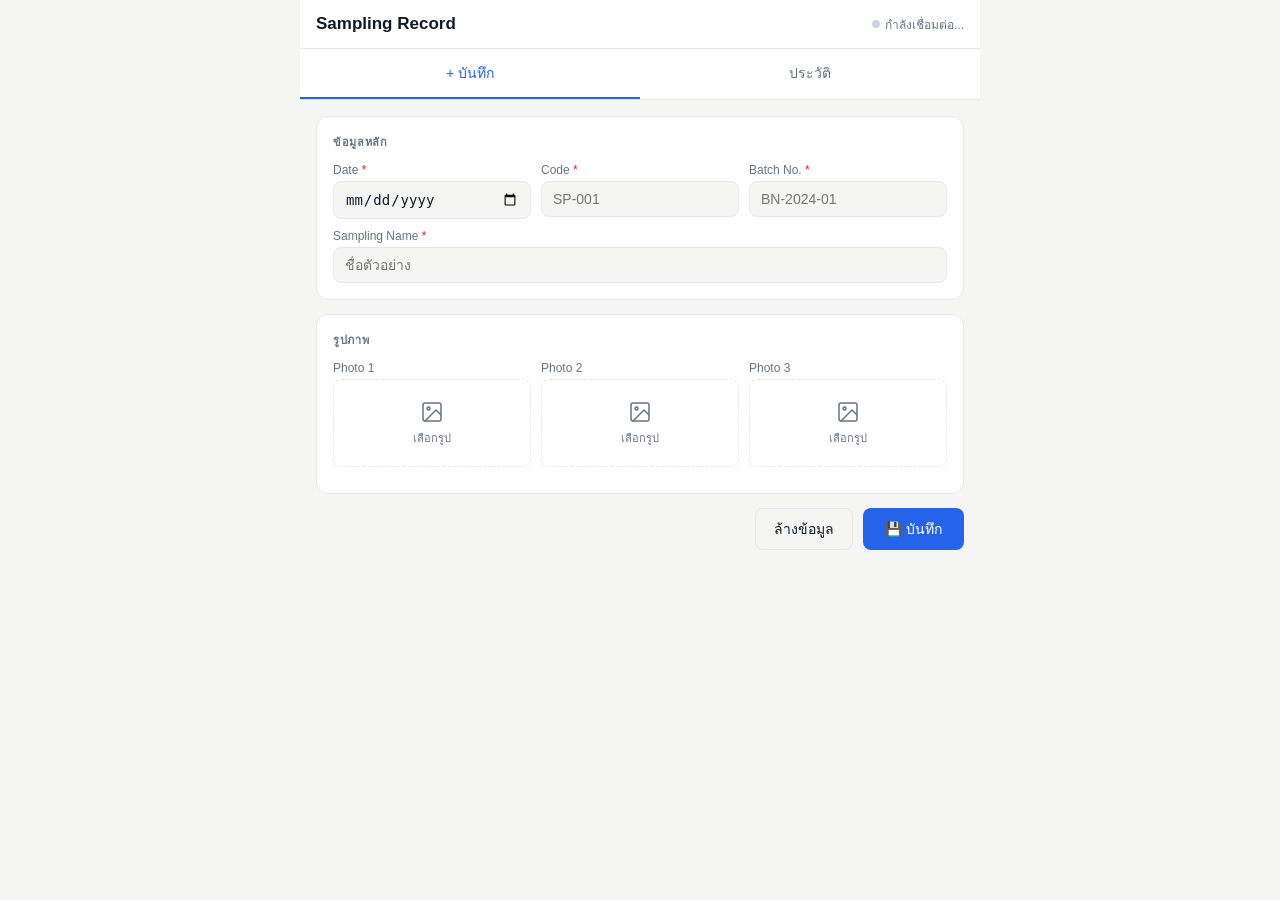
==== index.html @ 2a6c8ec6 "Add files via upload" ====
<!DOCTYPE html>
<html lang="th">
<head>
  <meta charset="UTF-8" />
  <meta name="viewport" content="width=device-width, initial-scale=1.0" />
  <meta name="theme-color" content="#ffffff" />
  <title>Sampling Record</title>
  <link rel="manifest" href="manifest.json" />
  <link rel="stylesheet" href="style.css" />
</head>
<body>

<div class="app">
  <header class="header">
    <span class="header-title">Sampling Record</span>
    <span class="sync-badge" id="sync-badge">
      <span class="dot" id="sync-dot"></span>
      <span id="sync-txt">กำลังเชื่อมต่อ...</span>
    </span>
  </header>

  <nav class="tabs">
    <button class="tab active" data-tab="add" onclick="switchTab('add')">+ บันทึก</button>
    <button class="tab" data-tab="history" onclick="switchTab('history')">ประวัติ</button>
  </nav>

  <!-- ADD PANE -->
  <div class="pane active" id="pane-add">
    <div class="card">
      <p class="sec-label">ข้อมูลหลัก</p>
      <div class="grid3">
        <div class="field">
          <label>Date <span class="req">*</span></label>
          <input type="date" id="f-date" />
        </div>
        <div class="field">
          <label>Code <span class="req">*</span></label>
          <input type="text" id="f-code" placeholder="SP-001" />
        </div>
        <div class="field">
          <label>Batch No. <span class="req">*</span></label>
          <input type="text" id="f-batch" placeholder="BN-2024-01" />
        </div>
      </div>
      <div class="field">
        <label>Sampling Name <span class="req">*</span></label>
        <input type="text" id="f-name" placeholder="ชื่อตัวอย่าง" />
      </div>
    </div>

    <div class="card">
      <p class="sec-label">รูปภาพ</p>
      <div class="grid3">
        <div class="field">
          <label>Photo 1</label>
          <div class="photo-box" id="pb1" onclick="document.getElementById('fi1').click()">
            <svg width="24" height="24" viewBox="0 0 24 24" fill="none" stroke="currentColor" stroke-width="1.5"><rect x="3" y="3" width="18" height="18" rx="2"/><circle cx="8.5" cy="8.5" r="1.5"/><path d="m21 15-5-5L5 21"/></svg>
            <span>เลือกรูป</span>
            <input type="file" id="fi1" accept="image/*" onchange="previewPhoto(this,'pb1','d1')" />
          </div>
          <input type="hidden" id="d1" />
        </div>
        <div class="field">
          <label>Photo 2</label>
          <div class="photo-box" id="pb2" onclick="document.getElementById('fi2').click()">
            <svg width="24" height="24" viewBox="0 0 24 24" fill="none" stroke="currentColor" stroke-width="1.5"><rect x="3" y="3" width="18" height="18" rx="2"/><circle cx="8.5" cy="8.5" r="1.5"/><path d="m21 15-5-5L5 21"/></svg>
            <span>เลือกรูป</span>
            <input type="file" id="fi2" accept="image/*" onchange="previewPhoto(this,'pb2','d2')" />
          </div>
          <input type="hidden" id="d2" />
        </div>
        <div class="field">
          <label>Photo 3</label>
          <div class="photo-box" id="pb3" onclick="document.getElementById('fi3').click()">
            <svg width="24" height="24" viewBox="0 0 24 24" fill="none" stroke="currentColor" stroke-width="1.5"><rect x="3" y="3" width="18" height="18" rx="2"/><circle cx="8.5" cy="8.5" r="1.5"/><path d="m21 15-5-5L5 21"/></svg>
            <span>เลือกรูป</span>
            <input type="file" id="fi3" accept="image/*" onchange="previewPhoto(this,'pb3','d3')" />
          </div>
          <input type="hidden" id="d3" />
        </div>
      </div>
    </div>

    <div class="btn-row">
      <button class="btn-outline" onclick="clearForm()">ล้างข้อมูล</button>
      <button class="btn-primary" onclick="saveRecord()">💾 บันทึก</button>
    </div>
  </div>

  <!-- HISTORY PANE -->
  <div class="pane" id="pane-history">
    <div class="stats-row" id="stats-row">
      <div class="stat"><div class="stat-n" id="st-total">—</div><div class="stat-l">ทั้งหมด</div></div>
      <div class="stat"><div class="stat-n" id="st-found">—</div><div class="stat-l">ผลค้นหา</div></div>
    </div>
    <div class="search-row">
      <input type="text" id="sq" placeholder="ค้นหา Code / Batch / ชื่อ..." oninput="renderList()" />
      <input type="date" id="sd" oninput="renderList()" />
    </div>
    <div class="export-row">
      <button class="btn-outline full-w" onclick="doExport()">📥 Export Excel</button>
    </div>
    <div id="list-container"></div>
  </div>
</div>

<!-- LIGHTBOX -->
<div class="lightbox" id="lightbox" onclick="closeLightbox()">
  <div class="lightbox-inner" onclick="event.stopPropagation()">
    <img id="lb-img" src="" alt="รูปขยาย" />
    <button class="btn-outline" onclick="closeLightbox()" style="margin-top:10px;width:100%">ปิด</button>
  </div>
</div>

<!-- TOAST -->
<div class="toast" id="toast"></div>

<script type="module" src="app.js"></script>
</body>
</html>
---- style.css ----
*, *::before, *::after { box-sizing: border-box; margin: 0; padding: 0; }

:root {
  --bg: #f5f5f4;
  --surface: #ffffff;
  --border: #e5e7eb;
  --text: #111827;
  --text-muted: #6b7280;
  --blue: #2563eb;
  --blue-light: #eff6ff;
  --green: #16a34a;
  --red: #dc2626;
  --radius: 12px;
  --radius-sm: 8px;
}

@media (prefers-color-scheme: dark) {
  :root {
    --bg: #111827;
    --surface: #1f2937;
    --border: #374151;
    --text: #f9fafb;
    --text-muted: #9ca3af;
    --blue-light: #1e3a8a22;
  }
}

html { font-size: 16px; }
body { background: var(--bg); color: var(--text); font-family: -apple-system, BlinkMacSystemFont, 'Segoe UI', sans-serif; min-height: 100vh; }

.app { max-width: 680px; margin: 0 auto; padding-bottom: 40px; }

/* HEADER */
.header {
  position: sticky; top: 0; z-index: 100;
  background: var(--surface); border-bottom: 1px solid var(--border);
  padding: 14px 16px; display: flex; align-items: center; justify-content: space-between;
}
.header-title { font-weight: 600; font-size: 17px; }
.sync-badge { display: flex; align-items: center; gap: 5px; font-size: 12px; color: var(--text-muted); }
.dot { width: 8px; height: 8px; border-radius: 50%; background: #d1d5db; transition: background .3s; }
.dot.online { background: var(--green); }
.dot.error { background: var(--red); }

/* TABS */
.tabs { display: flex; background: var(--surface); border-bottom: 1px solid var(--border); }
.tab { flex: 1; padding: 13px; border: none; background: none; color: var(--text-muted); font-size: 14px; font-weight: 500; cursor: pointer; border-bottom: 2px solid transparent; transition: all .2s; }
.tab.active { color: var(--blue); border-bottom-color: var(--blue); }

/* PANES */
.pane { display: none; padding: 16px; }
.pane.active { display: block; }

/* CARDS */
.card { background: var(--surface); border: 1px solid var(--border); border-radius: var(--radius); padding: 16px; margin-bottom: 14px; }
.sec-label { font-size: 11px; font-weight: 600; color: var(--text-muted); text-transform: uppercase; letter-spacing: .06em; margin-bottom: 12px; }

/* GRID */
.grid3 { display: grid; grid-template-columns: repeat(3, 1fr); gap: 10px; margin-bottom: 10px; }
@media (max-width: 480px) { .grid3 { grid-template-columns: 1fr; } }

/* FIELDS */
.field label { display: block; font-size: 12px; color: var(--text-muted); margin-bottom: 4px; }
.field input { width: 100%; padding: 9px 11px; border: 1px solid var(--border); border-radius: var(--radius-sm); font-size: 14px; background: var(--bg); color: var(--text); outline: none; }
.field input:focus { border-color: var(--blue); box-shadow: 0 0 0 3px #2563eb22; }
.req { color: var(--red); }

/* PHOTO BOX */
.photo-box {
  border: 1.5px dashed var(--border); border-radius: var(--radius-sm);
  min-height: 88px; display: flex; flex-direction: column; align-items: center;
  justify-content: center; gap: 5px; cursor: pointer; padding: 8px;
  color: var(--text-muted); transition: background .15s;
}
.photo-box:hover { background: var(--bg); }
.photo-box span { font-size: 11px; }
.photo-box input[type=file] { display: none; }
.photo-box img { max-height: 76px; max-width: 100%; border-radius: 6px; object-fit: cover; }

/* BUTTONS */
.btn-row { display: flex; justify-content: flex-end; gap: 10px; }
.btn-primary { background: var(--blue); color: #fff; border: none; padding: 10px 22px; border-radius: var(--radius-sm); font-size: 14px; font-weight: 500; cursor: pointer; }
.btn-primary:active { opacity: .85; }
.btn-outline { background: none; border: 1px solid var(--border); color: var(--text); padding: 9px 18px; border-radius: var(--radius-sm); font-size: 14px; cursor: pointer; }
.btn-outline:active { background: var(--bg); }
.full-w { width: 100%; }

/* STATS */
.stats-row { display: grid; grid-template-columns: 1fr 1fr; gap: 10px; margin-bottom: 14px; }
.stat { background: var(--surface); border: 1px solid var(--border); border-radius: var(--radius-sm); padding: 14px; text-align: center; }
.stat-n { font-size: 24px; font-weight: 600; }
.stat-l { font-size: 11px; color: var(--text-muted); margin-top: 2px; }

/* SEARCH */
.search-row { display: flex; flex-wrap: wrap; gap: 8px; margin-bottom: 10px; }
.search-row input { flex: 1; min-width: 140px; padding: 9px 11px; border: 1px solid var(--border); border-radius: var(--radius-sm); font-size: 14px; background: var(--surface); color: var(--text); outline: none; }
.search-row input:focus { border-color: var(--blue); }
.export-row { margin-bottom: 14px; }

/* RECORD CARD */
.rec { background: var(--surface); border: 1px solid var(--border); border-radius: var(--radius); padding: 14px; margin-bottom: 10px; }
.rec-top { display: flex; justify-content: space-between; align-items: flex-start; }
.rec-name { font-weight: 500; font-size: 15px; margin-bottom: 6px; }
.badges { display: flex; flex-wrap: wrap; gap: 5px; }
.badge { font-size: 11px; padding: 3px 9px; border-radius: 20px; border: 1px solid var(--border); color: var(--text-muted); background: var(--bg); }
.badge.blue { background: var(--blue-light); color: var(--blue); border-color: #bfdbfe; }
.rec-photos { display: flex; gap: 7px; margin-top: 10px; flex-wrap: wrap; }
.rec-photos img { height: 56px; width: 70px; object-fit: cover; border-radius: 7px; border: 1px solid var(--border); cursor: pointer; }
.btn-del { background: none; border: none; color: var(--red); cursor: pointer; padding: 4px 7px; border-radius: 6px; font-size: 13px; }
.btn-del:hover { background: #fee2e2; }
.empty { text-align: center; padding: 3rem 0; color: var(--text-muted); font-size: 14px; }

/* LIGHTBOX */
.lightbox { display: none; position: fixed; inset: 0; background: rgba(0,0,0,.75); z-index: 500; align-items: center; justify-content: center; padding: 16px; }
.lightbox.open { display: flex; }
.lightbox-inner { background: var(--surface); border-radius: var(--radius); padding: 12px; max-width: 480px; width: 100%; }
.lightbox-inner img { width: 100%; border-radius: var(--radius-sm); }

/* TOAST */
.toast { position: fixed; bottom: 24px; left: 50%; transform: translateX(-50%); background: #1f2937; color: #fff; padding: 10px 20px; border-radius: 30px; font-size: 13px; opacity: 0; transition: opacity .3s; pointer-events: none; z-index: 999; white-space: nowrap; }
.toast.show { opacity: 1; }
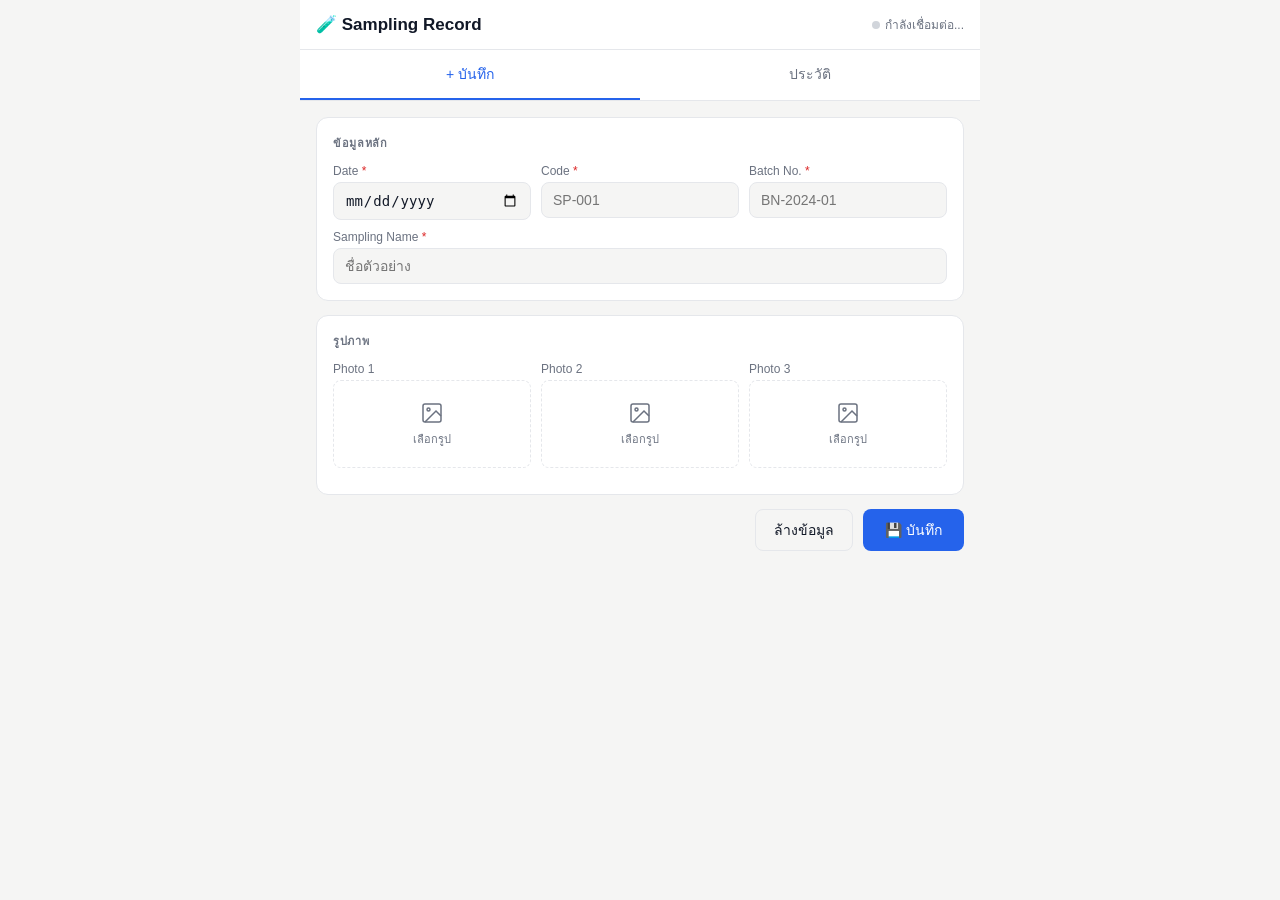
==== commit 379b1b4a: "Add files via upload" ====
--- a/index.html
+++ b/index.html
@@ -3,7 +3,7 @@
 <head>
   <meta charset="UTF-8" />
   <meta name="viewport" content="width=device-width, initial-scale=1.0" />
-  <meta name="theme-color" content="#ffffff" />
+  <meta name="theme-color" content="#2563eb" />
   <title>Sampling Record</title>
   <link rel="manifest" href="manifest.json" />
   <link rel="stylesheet" href="style.css" />
@@ -12,7 +12,7 @@
 
 <div class="app">
   <header class="header">
-    <span class="header-title">Sampling Record</span>
+    <span class="header-title">🧪 Sampling Record</span>
     <span class="sync-badge" id="sync-badge">
       <span class="dot" id="sync-dot"></span>
       <span id="sync-txt">กำลังเชื่อมต่อ...</span>
@@ -104,6 +104,20 @@
   </div>
 </div>
 
+<!-- PIN MODAL -->
+<div class="pin-overlay" id="pin-modal">
+  <div class="pin-box">
+    <div class="pin-icon">🔒</div>
+    <div class="pin-title">ใส่รหัสผ่านก่อนดำเนินการ</div>
+    <input type="password" id="pin-input" class="pin-input" placeholder="รหัสผ่าน" maxlength="10" onkeydown="pinKeydown(event)" inputmode="numeric" />
+    <div class="pin-error" id="pin-error">รหัสผ่านไม่ถูกต้อง กรุณาลองใหม่</div>
+    <div class="pin-btns">
+      <button class="btn-outline" onclick="closePinModal()">ยกเลิก</button>
+      <button class="btn-primary" onclick="submitPin()">ยืนยัน</button>
+    </div>
+  </div>
+</div>
+
 <!-- LIGHTBOX -->
 <div class="lightbox" id="lightbox" onclick="closeLightbox()">
   <div class="lightbox-inner" onclick="event.stopPropagation()">
--- a/style.css
+++ b/style.css
@@ -119,3 +119,15 @@
 /* TOAST */
 .toast { position: fixed; bottom: 24px; left: 50%; transform: translateX(-50%); background: #1f2937; color: #fff; padding: 10px 20px; border-radius: 30px; font-size: 13px; opacity: 0; transition: opacity .3s; pointer-events: none; z-index: 999; white-space: nowrap; }
 .toast.show { opacity: 1; }
+
+/* PIN MODAL */
+.pin-overlay { display:none; position:fixed; inset:0; background:rgba(0,0,0,.6); z-index:200; align-items:center; justify-content:center; padding:20px; }
+.pin-overlay.open { display:flex; }
+.pin-box { background:var(--surface); border-radius:var(--radius); padding:28px 24px; width:100%; max-width:320px; text-align:center; }
+.pin-icon { font-size:32px; margin-bottom:10px; }
+.pin-title { font-size:15px; font-weight:500; margin-bottom:16px; }
+.pin-input { width:100%; padding:11px; border:1px solid var(--border); border-radius:var(--radius-sm); font-size:20px; text-align:center; letter-spacing:6px; background:var(--bg); color:var(--text); outline:none; margin-bottom:8px; }
+.pin-input:focus { border-color:var(--blue); }
+.pin-error { color:var(--red); font-size:12px; margin-bottom:12px; display:none; }
+.pin-btns { display:flex; gap:10px; }
+.pin-btns button { flex:1; }
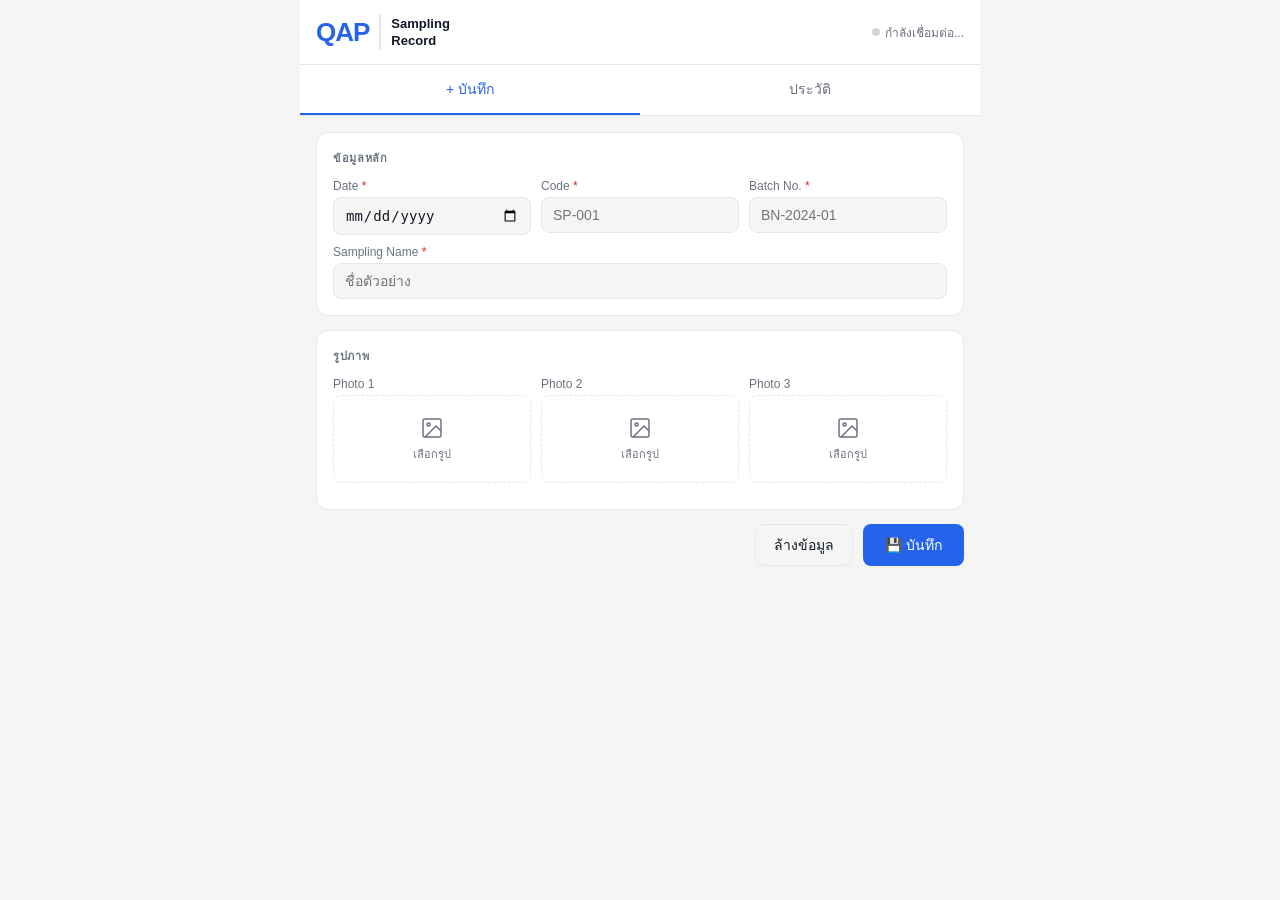
==== commit ced7c92c: "Add files via upload" ====
--- a/index.html
+++ b/index.html
@@ -4,7 +4,7 @@
   <meta charset="UTF-8" />
   <meta name="viewport" content="width=device-width, initial-scale=1.0" />
   <meta name="theme-color" content="#2563eb" />
-  <title>Sampling Record</title>
+  <title>QAP Sampling Record</title>
   <link rel="manifest" href="manifest.json" />
   <link rel="stylesheet" href="style.css" />
 </head>
@@ -12,8 +12,15 @@
 
 <div class="app">
   <header class="header">
-    <span class="header-title">🧪 Sampling Record</span>
-    <span class="sync-badge" id="sync-badge">
+    <div class="header-logo">
+      <span class="logo-qap">QAP</span>
+      <div class="logo-divider"></div>
+      <div class="logo-text">
+        <span class="logo-sub1">Sampling</span>
+        <span class="logo-sub2">Record</span>
+      </div>
+    </div>
+    <span class="sync-badge">
       <span class="dot" id="sync-dot"></span>
       <span id="sync-txt">กำลังเชื่อมต่อ...</span>
     </span>
@@ -89,7 +96,7 @@
 
   <!-- HISTORY PANE -->
   <div class="pane" id="pane-history">
-    <div class="stats-row" id="stats-row">
+    <div class="stats-row">
       <div class="stat"><div class="stat-n" id="st-total">—</div><div class="stat-l">ทั้งหมด</div></div>
       <div class="stat"><div class="stat-n" id="st-found">—</div><div class="stat-l">ผลค้นหา</div></div>
     </div>
@@ -126,9 +133,7 @@
   </div>
 </div>
 
-<!-- TOAST -->
 <div class="toast" id="toast"></div>
-
 <script type="module" src="app.js"></script>
 </body>
 </html>
--- a/style.css
+++ b/style.css
@@ -131,3 +131,11 @@
 .pin-error { color:var(--red); font-size:12px; margin-bottom:12px; display:none; }
 .pin-btns { display:flex; gap:10px; }
 .pin-btns button { flex:1; }
+
+/* QAP LOGO */
+.header-logo { display:flex; align-items:center; gap:10px; }
+.logo-qap { font-size:26px; font-weight:800; color:var(--blue); letter-spacing:-1px; line-height:1; }
+.logo-divider { width:2px; height:36px; background:var(--border); border-radius:2px; }
+.logo-text { display:flex; flex-direction:column; justify-content:center; gap:1px; }
+.logo-sub1 { font-size:13px; font-weight:600; color:var(--text); line-height:1.2; }
+.logo-sub2 { font-size:13px; font-weight:600; color:var(--text); line-height:1.2; }
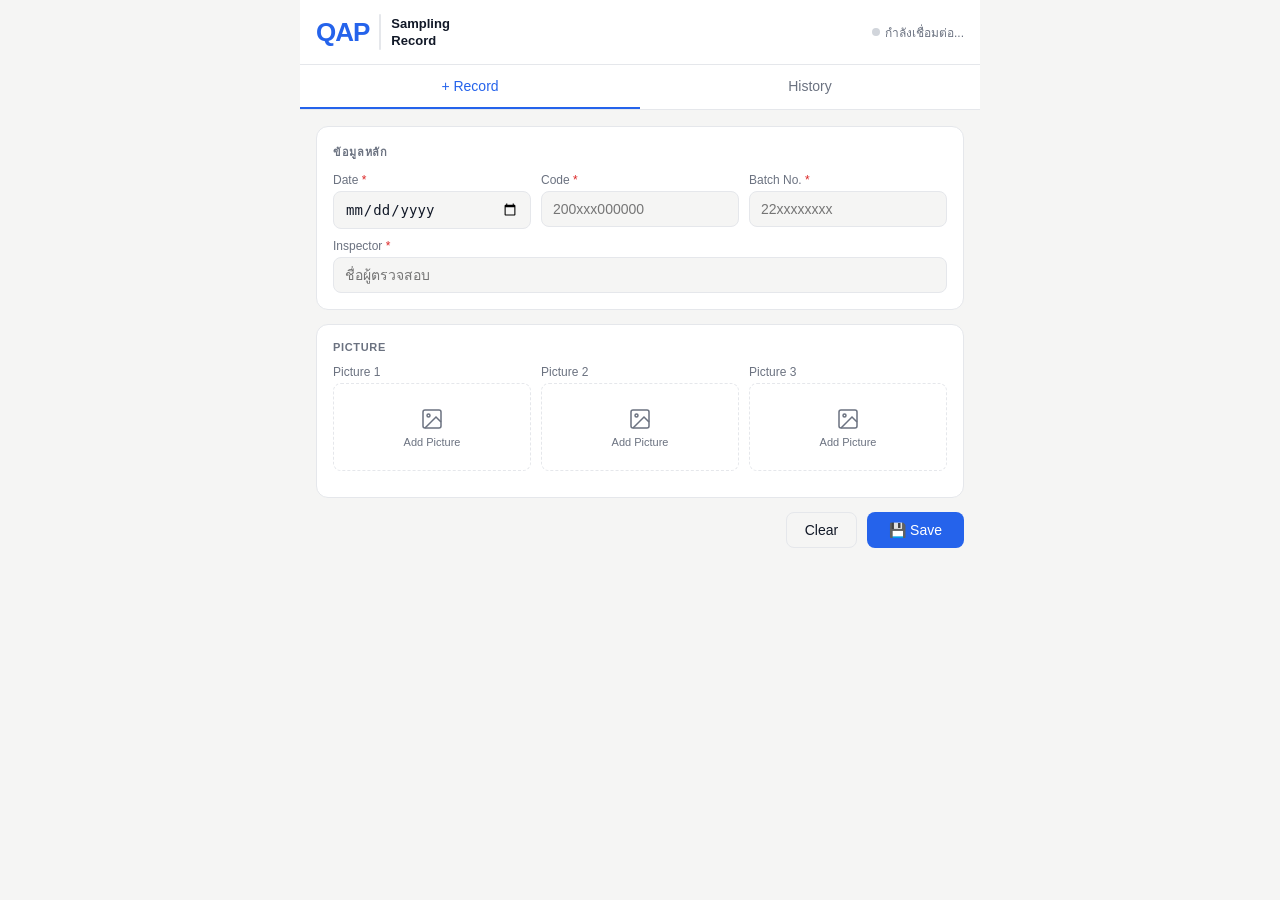
==== commit 8621c363: "Add files via upload" ====
--- a/index.html
+++ b/index.html
@@ -27,8 +27,8 @@
   </header>
 
   <nav class="tabs">
-    <button class="tab active" data-tab="add" onclick="switchTab('add')">+ บันทึก</button>
-    <button class="tab" data-tab="history" onclick="switchTab('history')">ประวัติ</button>
+    <button class="tab active" data-tab="add" onclick="switchTab('add')">+ Record</button>
+    <button class="tab" data-tab="history" onclick="switchTab('history')">History</button>
   </nav>
 
   <!-- ADD PANE -->
@@ -42,45 +42,45 @@
         </div>
         <div class="field">
           <label>Code <span class="req">*</span></label>
-          <input type="text" id="f-code" placeholder="SP-001" />
+          <input type="text" id="f-code" placeholder="200xxx000000" />
         </div>
         <div class="field">
           <label>Batch No. <span class="req">*</span></label>
-          <input type="text" id="f-batch" placeholder="BN-2024-01" />
+          <input type="text" id="f-batch" placeholder="22xxxxxxxx" />
         </div>
       </div>
       <div class="field">
-        <label>Sampling Name <span class="req">*</span></label>
-        <input type="text" id="f-name" placeholder="ชื่อตัวอย่าง" />
+        <label>Inspector <span class="req">*</span></label>
+        <input type="text" id="f-name" placeholder="ชื่อผู้ตรวจสอบ" />
       </div>
     </div>
 
     <div class="card">
-      <p class="sec-label">รูปภาพ</p>
+      <p class="sec-label">Picture</p>
       <div class="grid3">
         <div class="field">
-          <label>Photo 1</label>
+          <label>Picture 1</label>
           <div class="photo-box" id="pb1" onclick="document.getElementById('fi1').click()">
             <svg width="24" height="24" viewBox="0 0 24 24" fill="none" stroke="currentColor" stroke-width="1.5"><rect x="3" y="3" width="18" height="18" rx="2"/><circle cx="8.5" cy="8.5" r="1.5"/><path d="m21 15-5-5L5 21"/></svg>
-            <span>เลือกรูป</span>
+            <span>Add Picture</span>
             <input type="file" id="fi1" accept="image/*" onchange="previewPhoto(this,'pb1','d1')" />
           </div>
           <input type="hidden" id="d1" />
         </div>
         <div class="field">
-          <label>Photo 2</label>
+          <label>Picture 2</label>
           <div class="photo-box" id="pb2" onclick="document.getElementById('fi2').click()">
             <svg width="24" height="24" viewBox="0 0 24 24" fill="none" stroke="currentColor" stroke-width="1.5"><rect x="3" y="3" width="18" height="18" rx="2"/><circle cx="8.5" cy="8.5" r="1.5"/><path d="m21 15-5-5L5 21"/></svg>
-            <span>เลือกรูป</span>
+            <span>Add Picture</span>
             <input type="file" id="fi2" accept="image/*" onchange="previewPhoto(this,'pb2','d2')" />
           </div>
           <input type="hidden" id="d2" />
         </div>
         <div class="field">
-          <label>Photo 3</label>
+          <label>Picture 3</label>
           <div class="photo-box" id="pb3" onclick="document.getElementById('fi3').click()">
             <svg width="24" height="24" viewBox="0 0 24 24" fill="none" stroke="currentColor" stroke-width="1.5"><rect x="3" y="3" width="18" height="18" rx="2"/><circle cx="8.5" cy="8.5" r="1.5"/><path d="m21 15-5-5L5 21"/></svg>
-            <span>เลือกรูป</span>
+            <span>Add Picture</span>
             <input type="file" id="fi3" accept="image/*" onchange="previewPhoto(this,'pb3','d3')" />
           </div>
           <input type="hidden" id="d3" />
@@ -89,8 +89,8 @@
     </div>
 
     <div class="btn-row">
-      <button class="btn-outline" onclick="clearForm()">ล้างข้อมูล</button>
-      <button class="btn-primary" onclick="saveRecord()">💾 บันทึก</button>
+      <button class="btn-outline" onclick="clearForm()">Clear</button>
+      <button class="btn-primary" onclick="saveRecord()">💾 Save</button>
     </div>
   </div>
 
@@ -101,7 +101,7 @@
       <div class="stat"><div class="stat-n" id="st-found">—</div><div class="stat-l">ผลค้นหา</div></div>
     </div>
     <div class="search-row">
-      <input type="text" id="sq" placeholder="ค้นหา Code / Batch / ชื่อ..." oninput="renderList()" />
+      <input type="text" id="sq" placeholder="ค้นหา Code / Batch / Inspector" oninput="renderList()" />
       <input type="date" id="sd" oninput="renderList()" />
     </div>
     <div class="export-row">
@@ -114,13 +114,13 @@
 <!-- PIN MODAL -->
 <div class="pin-overlay" id="pin-modal">
   <div class="pin-box">
-    <div class="pin-icon">🔒</div>
-    <div class="pin-title">ใส่รหัสผ่านก่อนดำเนินการ</div>
-    <input type="password" id="pin-input" class="pin-input" placeholder="รหัสผ่าน" maxlength="10" onkeydown="pinKeydown(event)" inputmode="numeric" />
-    <div class="pin-error" id="pin-error">รหัสผ่านไม่ถูกต้อง กรุณาลองใหม่</div>
+    <div class="pin-icon">🔐</div>
+    <div class="pin-title">Enter password to continue</div>
+    <input type="password" id="pin-input" class="pin-input" placeholder="Password" maxlength="10" onkeydown="pinKeydown(event)" inputmode="numeric" />
+    <div class="pin-error" id="pin-error">Incorrect password. Please try again.</div>
     <div class="pin-btns">
-      <button class="btn-outline" onclick="closePinModal()">ยกเลิก</button>
-      <button class="btn-primary" onclick="submitPin()">ยืนยัน</button>
+      <button class="btn-outline" onclick="closePinModal()">Cancel</button>
+      <button class="btn-primary" onclick="submitPin()">Confirm</button>
     </div>
   </div>
 </div>
@@ -129,7 +129,7 @@
 <div class="lightbox" id="lightbox" onclick="closeLightbox()">
   <div class="lightbox-inner" onclick="event.stopPropagation()">
     <img id="lb-img" src="" alt="รูปขยาย" />
-    <button class="btn-outline" onclick="closeLightbox()" style="margin-top:10px;width:100%">ปิด</button>
+    <button class="btn-outline" onclick="closeLightbox()" style="margin-top:10px;width:100%">Close</button>
   </div>
 </div>
 
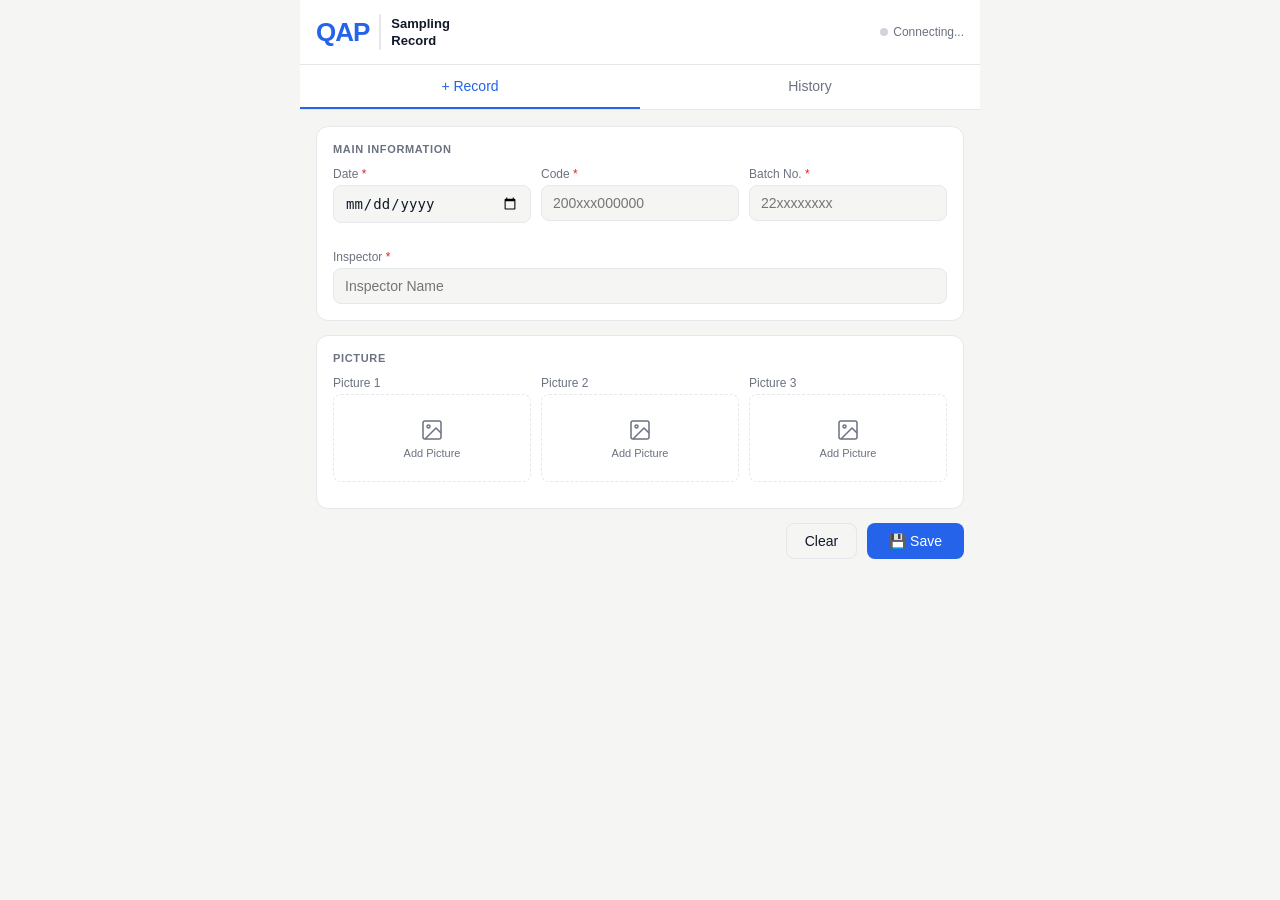
==== commit 748cdfbe: "Add files via upload" ====
--- a/index.html
+++ b/index.html
@@ -1,5 +1,5 @@
 <!DOCTYPE html>
-<html lang="th">
+<html lang="en">
 <head>
   <meta charset="UTF-8" />
   <meta name="viewport" content="width=device-width, initial-scale=1.0" />
@@ -22,7 +22,7 @@
     </div>
     <span class="sync-badge">
       <span class="dot" id="sync-dot"></span>
-      <span id="sync-txt">กำลังเชื่อมต่อ...</span>
+      <span id="sync-txt">Connecting...</span>
     </span>
   </header>
 
@@ -34,24 +34,26 @@
   <!-- ADD PANE -->
   <div class="pane active" id="pane-add">
     <div class="card">
-      <p class="sec-label">ข้อมูลหลัก</p>
+      <p class="sec-label">Main Information</p>
       <div class="grid3">
         <div class="field">
           <label>Date <span class="req">*</span></label>
-          <input type="date" id="f-date" />
+          <input type="date" id="f-date" placeholder="DD/MM/YYYY" />
         </div>
         <div class="field">
           <label>Code <span class="req">*</span></label>
-          <input type="text" id="f-code" placeholder="200xxx000000" />
+          <input type="text" id="f-code" placeholder="200xxx000000" maxlength="12" oninput="validateCode(this)" />
+          <span class="field-hint" id="hint-code"></span>
         </div>
         <div class="field">
           <label>Batch No. <span class="req">*</span></label>
-          <input type="text" id="f-batch" placeholder="22xxxxxxxx" />
+          <input type="text" id="f-batch" placeholder="22xxxxxxxx" maxlength="10" oninput="validateBatch(this)" />
+          <span class="field-hint" id="hint-batch"></span>
         </div>
       </div>
       <div class="field">
         <label>Inspector <span class="req">*</span></label>
-        <input type="text" id="f-name" placeholder="ชื่อผู้ตรวจสอบ" />
+        <input type="text" id="f-name" placeholder="Inspector Name" />
       </div>
     </div>
 
@@ -97,13 +99,19 @@
   <!-- HISTORY PANE -->
   <div class="pane" id="pane-history">
     <div class="stats-row">
-      <div class="stat"><div class="stat-n" id="st-total">—</div><div class="stat-l">ทั้งหมด</div></div>
-      <div class="stat"><div class="stat-n" id="st-found">—</div><div class="stat-l">ผลค้นหา</div></div>
+      <div class="stat"><div class="stat-n" id="st-total">—</div><div class="stat-l">Total</div></div>
+      <div class="stat"><div class="stat-n" id="st-found">—</div><div class="stat-l">Results</div></div>
     </div>
-    <div class="search-row">
-      <input type="text" id="sq" placeholder="ค้นหา Code / Batch / Inspector" oninput="renderList()" />
-      <input type="date" id="sd" oninput="renderList()" />
+
+    <!-- Search Section -->
+    <div class="card" style="margin-bottom:12px">
+      <p class="sec-label">Search</p>
+      <div class="search-row">
+        <input type="text" id="sq" placeholder="Search Code / Batch / Inspector..." oninput="renderList()" />
+        <input type="date" id="sd" oninput="renderList()" />
+      </div>
     </div>
+
     <div class="export-row">
       <button class="btn-outline full-w" onclick="doExport()">📥 Export Excel</button>
     </div>
@@ -128,7 +136,7 @@
 <!-- LIGHTBOX -->
 <div class="lightbox" id="lightbox" onclick="closeLightbox()">
   <div class="lightbox-inner" onclick="event.stopPropagation()">
-    <img id="lb-img" src="" alt="รูปขยาย" />
+    <img id="lb-img" src="" alt="Picture" />
     <button class="btn-outline" onclick="closeLightbox()" style="margin-top:10px;width:100%">Close</button>
   </div>
 </div>
--- a/style.css
+++ b/style.css
@@ -139,3 +139,28 @@
 .logo-text { display:flex; flex-direction:column; justify-content:center; gap:1px; }
 .logo-sub1 { font-size:13px; font-weight:600; color:var(--text); line-height:1.2; }
 .logo-sub2 { font-size:13px; font-weight:600; color:var(--text); line-height:1.2; }
+
+/* v1.2.2 */
+.field-hint { font-size: 11px; margin-top: 3px; display: block; min-height: 16px; }
+.field-hint.error { color: var(--red); }
+.field-hint.ok { color: var(--green); }
+input.invalid { border-color: var(--red) !important; box-shadow: 0 0 0 3px #dc262622 !important; }
+input.valid { border-color: var(--green) !important; }
+
+/* Accordion record */
+.rec { background: var(--surface); border: 1px solid var(--border); border-radius: var(--radius); margin-bottom: 8px; overflow: hidden; }
+.rec-header { display: flex; align-items: center; justify-content: space-between; padding: 12px 14px; cursor: pointer; user-select: none; }
+.rec-header:hover { background: var(--bg); }
+.rec-header-left { display: flex; flex-direction: column; gap: 5px; flex: 1; }
+.rec-header-right { display: flex; align-items: center; gap: 8px; }
+.rec-toggle { font-size: 12px; color: var(--text-muted); transition: transform 0.2s; }
+.rec-toggle.open { transform: rotate(180deg); }
+.rec-body { display: none; padding: 0 14px 14px; border-top: 1px solid var(--border); }
+.rec-body.open { display: block; animation: slideDown 0.2s ease; }
+.rec-meta { display: flex; flex-direction: column; gap: 6px; padding-top: 12px; font-size: 13px; color: var(--text-muted); }
+.rec-meta span { display: flex; gap: 6px; }
+
+@keyframes slideDown {
+  from { opacity: 0; transform: translateY(-6px); }
+  to { opacity: 1; transform: translateY(0); }
+}
